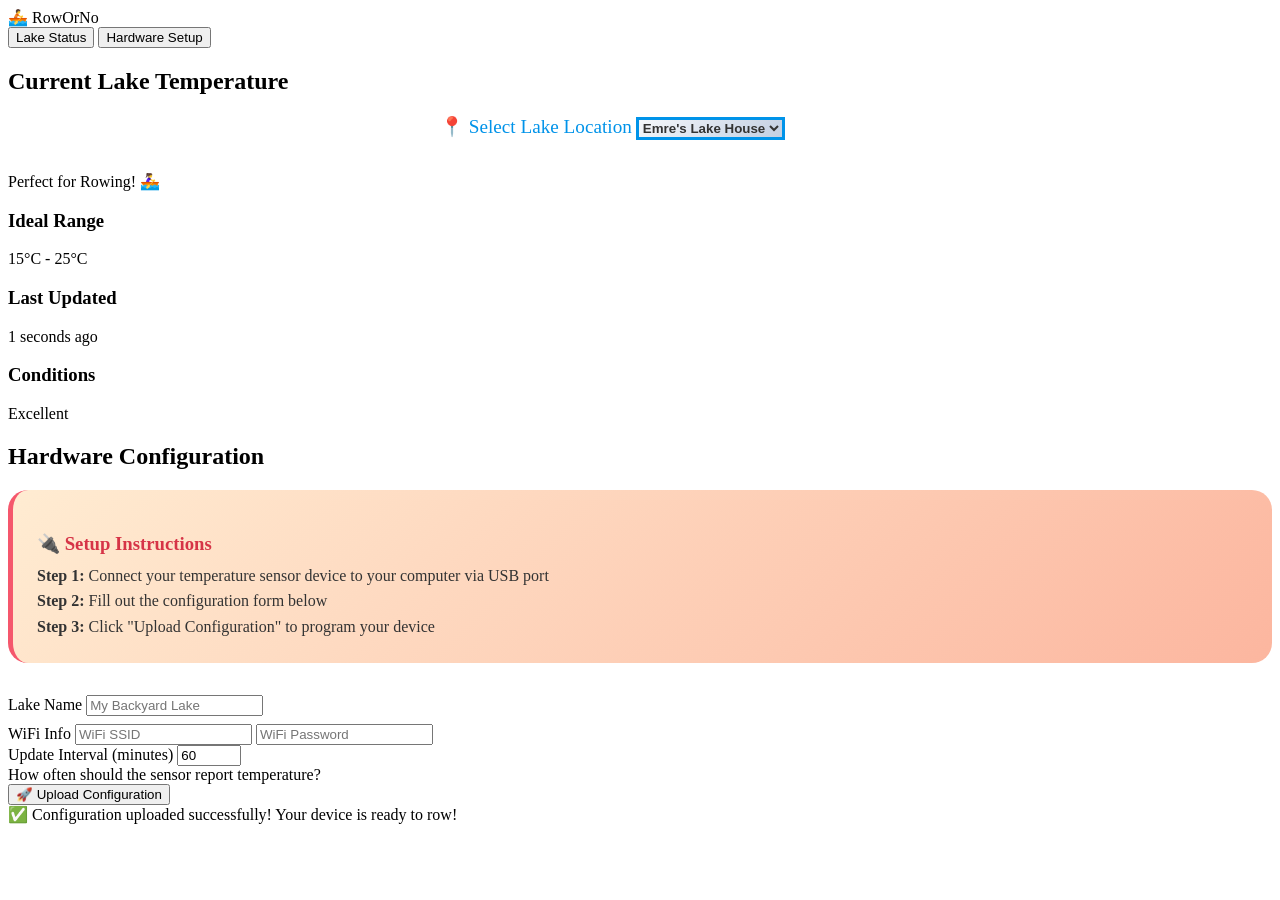
==== docs/index.html @ 3487e834 "move to public repo" ====
<!DOCTYPE html>
<html lang="en">

<head>
    <meta charset="UTF-8">
    <meta name="viewport" content="width=device-width, initial-scale=1.0">
    <title>RowOrNo - Lake Temperature Monitor</title>
    <link rel="stylesheet" type="text/css" href="/website/style.css">
</head>

<body>
    <nav>
        <div class="logo">🚣 RowOrNo</div>
        <div class="nav-links">
            <button class="nav-btn active" onclick="showPage('status')">Lake Status</button>
            <button class="nav-btn" onclick="showPage('hardware')">Hardware Setup</button>
        </div>
    </nav>

    <div class="container">
        <!-- Page 1: Lake Temperature Status -->
        <div id="status-page" class="page active">
            <div class="temp-card">
                <h2>Current Lake Temperature</h2>

                <div class="form-group"
                    style="max-width: 400px; margin: 0 auto 2rem; animation: slideDown 0.6s ease-out;">
                    <label for="locationSelect" style="color: #0093E9; font-size: 1.2rem; text-align: center;">📍 Select
                        Lake Location</label>
                    <select id="locationSelect" onchange="changeLocation()"
                        style="background: linear-gradient(135deg, #f5f7fa 0%, #c3cfe2 100%); border: 3px solid #0093E9; font-weight: 600; color: #333; cursor: pointer;">
                        <option value="lake1">Emre's Lake House</option>
                    </select>
                </div>

                <div class="temp-display" id="temperature"></div>
                <div class="status good" id="status">Perfect for Rowing! 🚣‍♀️</div>

                <div class="temp-info">
                    <div class="info-item">
                        <h3>Ideal Range</h3>
                        <p>15°C - 25°C</p>
                    </div>
                    <div class="info-item">
                        <h3>Last Updated</h3>
                        <p id="lastUpdated">Just now</p>
                    </div>
                    <div class="info-item">
                        <h3>Conditions</h3>
                        <p id="conditions">Excellent</p>
                    </div>
                </div>
            </div>
        </div>


        <!-- Page 2: Hardware Programming -->
        <div id="hardware-page" class="page">
            <div class="hardware-card">
                <h2>Hardware Configuration</h2>

                <div
                    style="background: linear-gradient(135deg, #ffecd2 0%, #fcb69f 100%); padding: 1.5rem; border-radius: 20px; margin-bottom: 2rem; border-left: 5px solid #f5576c;">
                    <h3 style="color: #d63447; margin-bottom: 0.5rem; display: flex; align-items: center; gap: 0.5rem;">
                        🔌 Setup Instructions
                    </h3>
                    <p style="color: #333; line-height: 1.6; margin: 0;">
                        <strong>Step 1:</strong> Connect your temperature sensor device to your computer via USB
                        port<br>
                        <strong>Step 2:</strong> Fill out the configuration form below<br>
                        <strong>Step 3:</strong> Click "Upload Configuration" to program your device
                    </p>
                </div>

                <div id="hardwareForm">
                    <div class="form-group">
                        <label for="lakeName">Lake Name</label>
                        <input type="text" id="lakeName" placeholder="My Backyard Lake" required>
                    </div>
                    <div class="form-group">
                        <label for="wifiSSID">WiFi Info</label>
                        <input type="text" id="wifiSSID" placeholder="WiFi SSID" required>
                        <input type="password" id="wifiPassword" placeholder="WiFi Password" required
                            style="margin-top: 0.5rem;">
                    </div>
                    <div class="form-group">
                        <label for="updateInterval">Update Interval (minutes)</label>
                        <input type="number" id="updateInterval" min="5" max="3600" value="60" required>
                        <div class="info-text">How often should the sensor report temperature?</div>
                    </div>
                    <div class="form-group">
                        <button type="submit" class="btn-primary" onclick="uploadConfig()">🚀 Upload
                            Configuration</button>
                    </div>
                    <div class="success-message" id="successMessage">
                        ✅ Configuration uploaded successfully! Your device is ready to row!
                    </div>
                </div>
            </div>
        </div>
    </div>

    <script>
        var lake_temps = {};

        // Page navigation
        function showPage(page) {
            const pages = document.querySelectorAll('.page');
            const buttons = document.querySelectorAll('.nav-btn');

            pages.forEach(p => p.classList.remove('active'));
            buttons.forEach(b => b.classList.remove('active'));

            if (page === 'status') {
                document.getElementById('status-page').classList.add('active');
                buttons[0].classList.add('active');
            } else {
                document.getElementById('hardware-page').classList.add('active');
                buttons[1].classList.add('active');
            }
        }

        // Fetch temperature via POST instead of simulating it
        async function updateTemperature() {

            const location = document.getElementById('locationSelect').value;

            try {
                const response = await fetch("/api/get_all_lakes", {
                    method: "POST",
                    headers: {
                        "Content-Type": "application/json"
                    },
                    body: JSON.stringify({ "lake_name": location })
                });

                const data = await response.json();
                console.log("update temp", lake_temps, location)
                lake_temps = data.data;
                console.log(lake_temps[location])
                updateDisplay(lake_temps[location].temprature);
            } catch (err) {
                console.error("Error getting temperature:", err);
            }
        }

        async function updateLakeList() {
            try {
                const response = await fetch("/api/get_all_lakes", {
                    method: "POST",
                    headers: {
                        "Content-Type": "application/json"
                    },
                    body: JSON.stringify({})
                });

                const data = await response.json();
                console.log(data.data)

                lake_temps = data.data;
                var lakeList = document.querySelector("#locationSelect");
                lakeList.innerHTML = "";
                
                for (const key in data.data) {
                    lakeList.innerHTML += '<option value="' + key + '">' + key + '</option>'
                }

                for (const key in data.data) {
                    lakeList.value = key;
                    break;
                }

                updateTemperature();
            } catch (err) {
                console.error("Error getting temperature:", err);
            }

        }

        function updateDisplay(temp) {
            const tempEl = document.getElementById('temperature');
            const statusEl = document.getElementById('status');
            const conditionsEl = document.getElementById('conditions');

            tempEl.textContent = temp + '°C';

            if (temp >= 15 && temp <= 25) {
                statusEl.textContent = 'Perfect for Rowing! 🚣‍♀️';
                statusEl.className = 'status good';
                conditionsEl.textContent = 'Excellent';
            } else if (temp < 10) {
                statusEl.textContent = 'Too Cold! ❄️';
                statusEl.className = 'status bad';
                conditionsEl.textContent = 'Not Recommended';
            } else {
                statusEl.textContent = 'A Bit Warm! ☀️';
                statusEl.className = 'status bad';
                conditionsEl.textContent = 'Caution Advised';
            }

            document.getElementById('lastUpdated').textContent = 'Just now';
        }

        function changeLocation() {
            const location = document.getElementById('locationSelect').value;
            console.log("change location", lake_temps[location].temprature);
            updateDisplay(lake_temps[location].temprature);
        }

        async function uploadConfig() {
            const ssid = document.querySelector("#wifiSSID").value;
            const pass = document.querySelector("#wifiPassword").value;
            const rate = document.querySelector("#updateInterval").value;
            const lake_name = document.querySelector("#lakeName").value;
            const usbVendorId = 0x1a86;

            console.log("Sending config:", ssid, "...", rate, lake_name);

            if (!("serial" in navigator)) {
                alert("This browser does not support the Web Serial API.");
                return;
            }

            let port;
            let writer;

            try {
                // Request + open port
                port = await navigator.serial.requestPort({
                    filters: [{ usbVendorId }]
                });

                await port.open({ baudRate: 115200 });

                // Setup text writer
                const encoder = new TextEncoderStream();
                const writerClosed = encoder.readable.pipeTo(port.writable);
                writer = encoder.writable.getWriter();

                // Build payload
                const payload =
                    ssid + "\r" +
                    pass + "\r" +
                    rate + "\r" +
                    lake_name + "\r";

                await writer.write(payload);
                console.log("Config sent.");

                // ------- CLOSE WRITER -------
                await writer.close();     // Close writer
                await writerClosed;       // Wait for stream pipeline to close

                // ------- CLOSE PORT -------
                await port.close();
                console.log("Serial port closed.");

            } catch (err) {
                console.error("Serial error:", err);
                alert("Error sending config:\n" + err);

                // attempt cleanup on error
                try { writer?.close(); } catch (_) { }
                try { port?.close(); } catch (_) { }
            }
        }


        // Update time display
        function updateTime() {
            const now = new Date();
            const seconds = Math.floor((now - startTime) / 1000);
            if (seconds < 60) {
                document.getElementById('lastUpdated').textContent = seconds + ' seconds ago';
            } else {
                const minutes = Math.floor(seconds / 60);
                document.getElementById('lastUpdated').textContent = minutes + ' minute' + (minutes > 1 ? 's' : '') + ' ago';
            }
        }

        const startTime = new Date();

        // Form submission
        document.getElementById('hardwareForm').addEventListener('submit', function (e) {
            e.preventDefault();

            const successMsg = document.getElementById('successMessage');
            successMsg.style.display = 'block';

            setTimeout(() => {
                successMsg.style.display = 'none';
            }, 5000);
        });

        // Update temperature every 30 seconds
        setInterval(updateTemperature, 30000);
        setInterval(updateTime, 1000);

        addEventListener("load", (event) => { 

            // get all the lake indo
            updateLakeList();
        })

    </script>
</body>

</html>
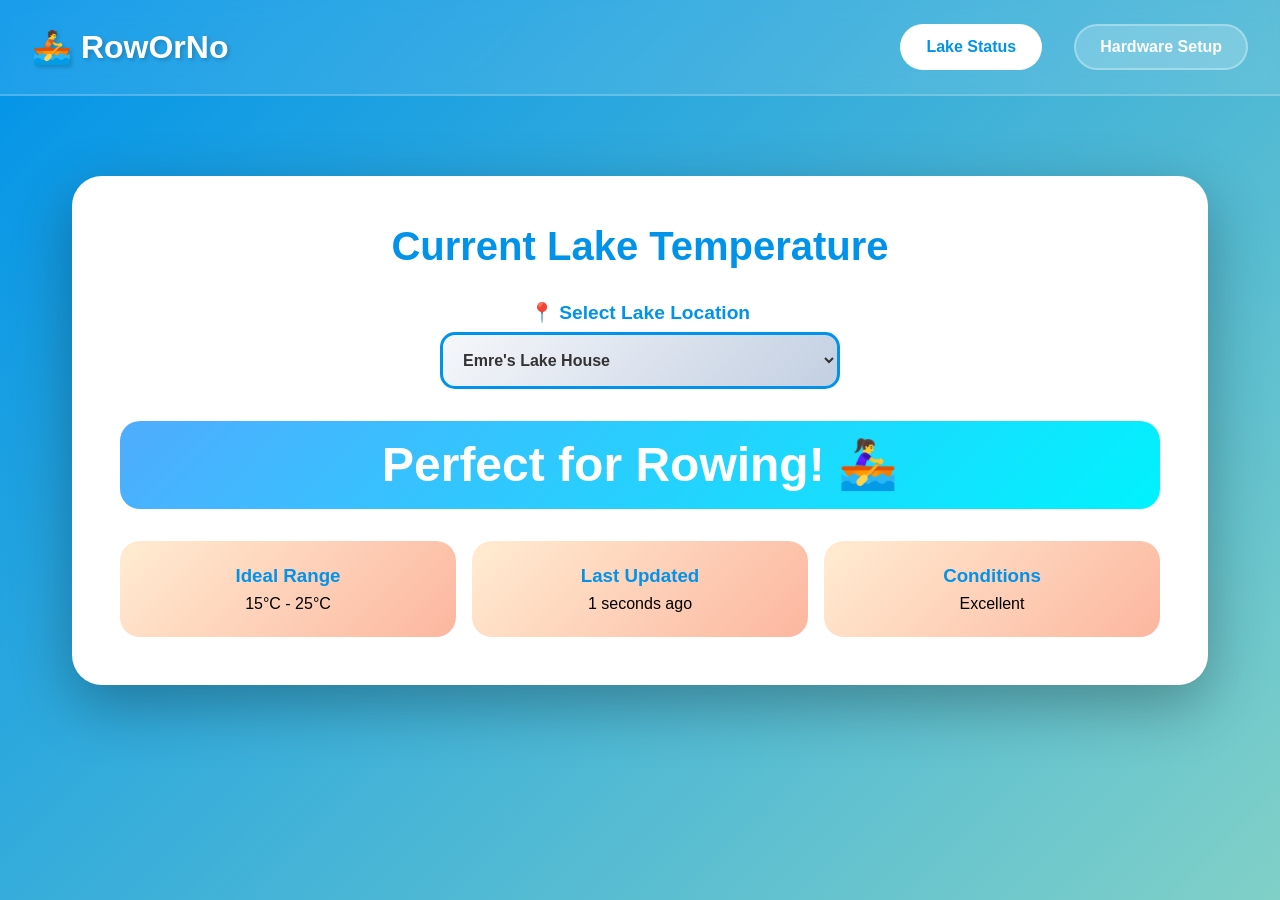
==== commit c3a4795b: "github pages" ====
--- a/docs/index.html
+++ b/docs/index.html
@@ -5,7 +5,7 @@
     <meta charset="UTF-8">
     <meta name="viewport" content="width=device-width, initial-scale=1.0">
     <title>RowOrNo - Lake Temperature Monitor</title>
-    <link rel="stylesheet" type="text/css" href="/website/style.css">
+    <link rel="stylesheet" type="text/css" href="style.css">
 </head>
 
 <body>
--- a/docs/style.css
+++ b/docs/style.css
@@ -0,0 +1,360 @@
+* {
+    margin: 0;
+    padding: 0;
+    box-sizing: border-box;
+}
+
+body {
+    font-family: 'Segoe UI', Tahoma, Geneva, Verdana, sans-serif;
+    background: linear-gradient(135deg, #0093E9 0%, #80D0C7 100%);
+    min-height: 100vh;
+    overflow-x: hidden;
+}
+
+.page {
+    display: none;
+    animation: fadeIn 0.5s ease-in;
+}
+
+.page.active {
+    display: block;
+}
+
+@keyframes fadeIn {
+    from {
+        opacity: 0;
+        transform: translateY(20px);
+    }
+
+    to {
+        opacity: 1;
+        transform: translateY(0);
+    }
+}
+
+nav {
+    background: rgba(255, 255, 255, 0.1);
+    backdrop-filter: blur(10px);
+    padding: 1.5rem 2rem;
+    display: flex;
+    justify-content: space-between;
+    align-items: center;
+    border-bottom: 2px solid rgba(255, 255, 255, 0.2);
+}
+
+.logo {
+    font-size: 2rem;
+    font-weight: bold;
+    color: white;
+    text-shadow: 2px 2px 4px rgba(0, 0, 0, 0.2);
+    animation: float 3s ease-in-out infinite;
+}
+
+@keyframes float {
+
+    0%,
+    100% {
+        transform: translateY(0px);
+    }
+
+    50% {
+        transform: translateY(-10px);
+    }
+}
+
+.nav-links {
+    display: flex;
+    gap: 2rem;
+}
+
+.nav-btn {
+    background: rgba(255, 255, 255, 0.2);
+    color: white;
+    border: 2px solid rgba(255, 255, 255, 0.3);
+    padding: 0.75rem 1.5rem;
+    border-radius: 25px;
+    cursor: pointer;
+    font-size: 1rem;
+    font-weight: 600;
+    transition: all 0.3s ease;
+}
+
+.nav-btn:hover {
+    background: rgba(255, 255, 255, 0.3);
+    transform: translateY(-2px);
+    box-shadow: 0 5px 15px rgba(0, 0, 0, 0.2);
+}
+
+.nav-btn.active {
+    background: white;
+    color: #0093E9;
+}
+
+.container {
+    max-width: 1200px;
+    margin: 3rem auto;
+    padding: 2rem;
+}
+
+.temp-card {
+    background: white;
+    border-radius: 30px;
+    padding: 3rem;
+    text-align: center;
+    box-shadow: 0 20px 60px rgba(0, 0, 0, 0.3);
+    animation: slideUp 0.8s ease-out;
+}
+
+@keyframes slideUp {
+    from {
+        opacity: 0;
+        transform: translateY(50px);
+    }
+
+    to {
+        opacity: 1;
+        transform: translateY(0);
+    }
+}
+
+.temp-display {
+    font-size: 6rem;
+    font-weight: bold;
+    background: linear-gradient(135deg, #f093fb 0%, #f5576c 100%);
+    -webkit-background-clip: text;
+    -webkit-text-fill-color: transparent;
+    margin: 2rem 0;
+    animation: pulse 2s ease-in-out infinite;
+}
+
+@keyframes pulse {
+
+    0%,
+    100% {
+        transform: scale(1);
+    }
+
+    50% {
+        transform: scale(1.05);
+    }
+}
+
+.status {
+    font-size: 3rem;
+    font-weight: bold;
+    margin: 2rem 0;
+    padding: 1rem;
+    border-radius: 20px;
+    animation: bounceIn 1s ease-out;
+}
+
+@keyframes bounceIn {
+    0% {
+        transform: scale(0);
+    }
+
+    50% {
+        transform: scale(1.1);
+    }
+
+    100% {
+        transform: scale(1);
+    }
+}
+
+.status.good {
+    background: linear-gradient(135deg, #4facfe 0%, #00f2fe 100%);
+    color: white;
+}
+
+.status.bad {
+    background: linear-gradient(135deg, #fa709a 0%, #fee140 100%);
+    color: white;
+}
+
+
+
+.hardware-card {
+    background: white;
+    border-radius: 30px;
+    padding: 3rem;
+    box-shadow: 0 20px 60px rgba(0, 0, 0, 0.3);
+    animation: slideUp 0.8s ease-out;
+}
+
+h2 {
+    color: #0093E9;
+    font-size: 2.5rem;
+    margin-bottom: 2rem;
+    text-align: center;
+}
+
+.form-group {
+    margin-bottom: 2rem;
+    animation: slideIn 0.6s ease-out backwards;
+}
+
+.form-group input{
+    margin-bottom: 0.5rem;
+    animation: slideIn 0.6s ease-out backwards;
+}
+
+.form-group:nth-child(1) {
+    animation-delay: 0.1s;
+}
+
+.form-group:nth-child(2) {
+    animation-delay: 0.2s;
+}
+
+.form-group:nth-child(3) {
+    animation-delay: 0.3s;
+}
+
+.form-group:nth-child(4) {
+    animation-delay: 0.4s;
+}
+
+.form-group:nth-child(5) {
+    animation-delay: 0.5s;
+}
+
+.form-group:nth-child(6) {
+    animation-delay: 0.6s;
+}
+
+.form-group:nth-child(7) {
+    animation-delay: 0.7s;
+}
+
+
+@keyframes slideIn {
+    from {
+        opacity: 0;
+        transform: translateX(-30px);
+    }
+
+    to {
+        opacity: 1;
+        transform: translateX(0);
+    }
+}
+
+label {
+    display: block;
+    font-weight: 600;
+    margin-bottom: 0.5rem;
+    color: #333;
+    font-size: 1.1rem;
+}
+
+input,
+select,
+textarea {
+    width: 100%;
+    padding: 1rem;
+    border: 2px solid #e0e0e0;
+    border-radius: 15px;
+    font-size: 1rem;
+    transition: all 0.3s ease;
+}
+
+input:focus,
+select:focus,
+textarea:focus {
+    outline: none;
+    border-color: #0093E9;
+    box-shadow: 0 0 0 3px rgba(0, 147, 233, 0.1);
+    transform: translateY(-2px);
+}
+
+textarea {
+    min-height: 150px;
+    font-family: 'Courier New', monospace;
+}
+
+.btn-primary {
+    background: linear-gradient(135deg, #0093E9 0%, #80D0C7 100%);
+    color: white;
+    border: none;
+    padding: 1.25rem 3rem;
+    border-radius: 25px;
+    font-size: 1.2rem;
+    font-weight: bold;
+    cursor: pointer;
+    transition: all 0.3s ease;
+    display: block;
+    width: 100%;
+    margin-top: 2rem;
+}
+
+.btn-primary:hover {
+    transform: translateY(-3px);
+    box-shadow: 0 10px 25px rgba(0, 147, 233, 0.4);
+}
+
+.btn-primary:active {
+    transform: translateY(-1px);
+}
+
+.info-text {
+    color: #666;
+    font-size: 0.95rem;
+    margin-top: 0.5rem;
+}
+
+.success-message {
+    background: linear-gradient(135deg, #11998e 0%, #38ef7d 100%);
+    color: white;
+    padding: 1rem;
+    border-radius: 15px;
+    margin-top: 1rem;
+    display: none;
+    animation: slideDown 0.5s ease-out;
+}
+
+@keyframes slideDown {
+    from {
+        opacity: 0;
+        transform: translateY(-20px);
+    }
+
+    to {
+        opacity: 1;
+        transform: translateY(0);
+    }
+}
+
+.temp-info {
+    display: flex;
+    justify-content: space-around;
+    margin-top: 2rem;
+    flex-wrap: wrap;
+    gap: 1rem;
+}
+
+.info-item {
+    background: linear-gradient(135deg, #ffecd2 0%, #fcb69f 100%);
+    padding: 1.5rem;
+    border-radius: 20px;
+    flex: 1;
+    min-width: 200px;
+    animation: fadeIn 1.2s ease-out backwards;
+}
+
+.info-item:nth-child(1) {
+    animation-delay: 0.3s;
+}
+
+.info-item:nth-child(2) {
+    animation-delay: 0.5s;
+}
+
+.info-item:nth-child(3) {
+    animation-delay: 0.7s;
+}
+
+.info-item h3 {
+    color: #0093E9;
+    margin-bottom: 0.5rem;
+}
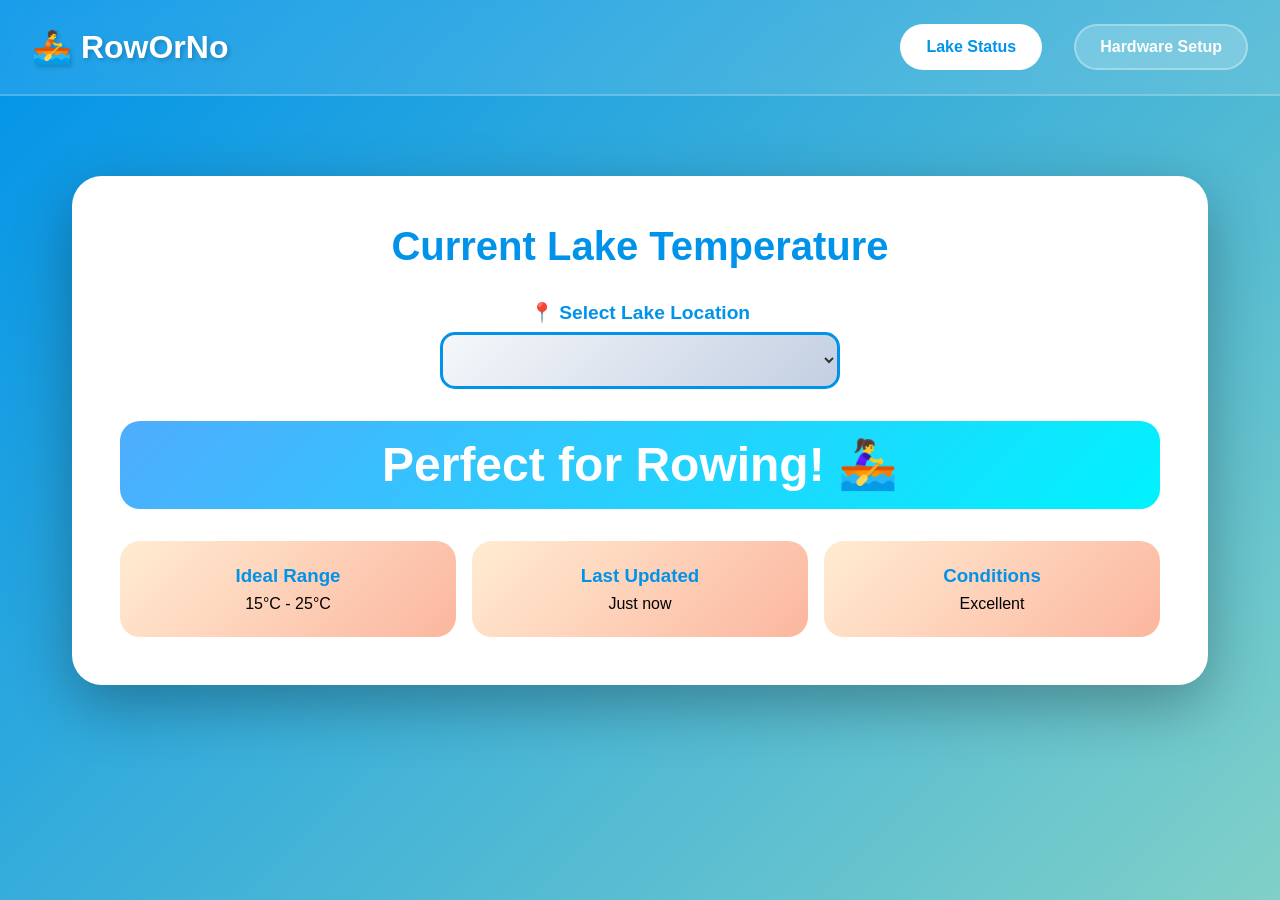
==== commit f3e465da: "correct api" ====
--- a/docs/index.html
+++ b/docs/index.html
@@ -29,7 +29,6 @@
                         Lake Location</label>
                     <select id="locationSelect" onchange="changeLocation()"
                         style="background: linear-gradient(135deg, #f5f7fa 0%, #c3cfe2 100%); border: 3px solid #0093E9; font-weight: 600; color: #333; cursor: pointer;">
-                        <option value="lake1">Emre's Lake House</option>
                     </select>
                 </div>
 
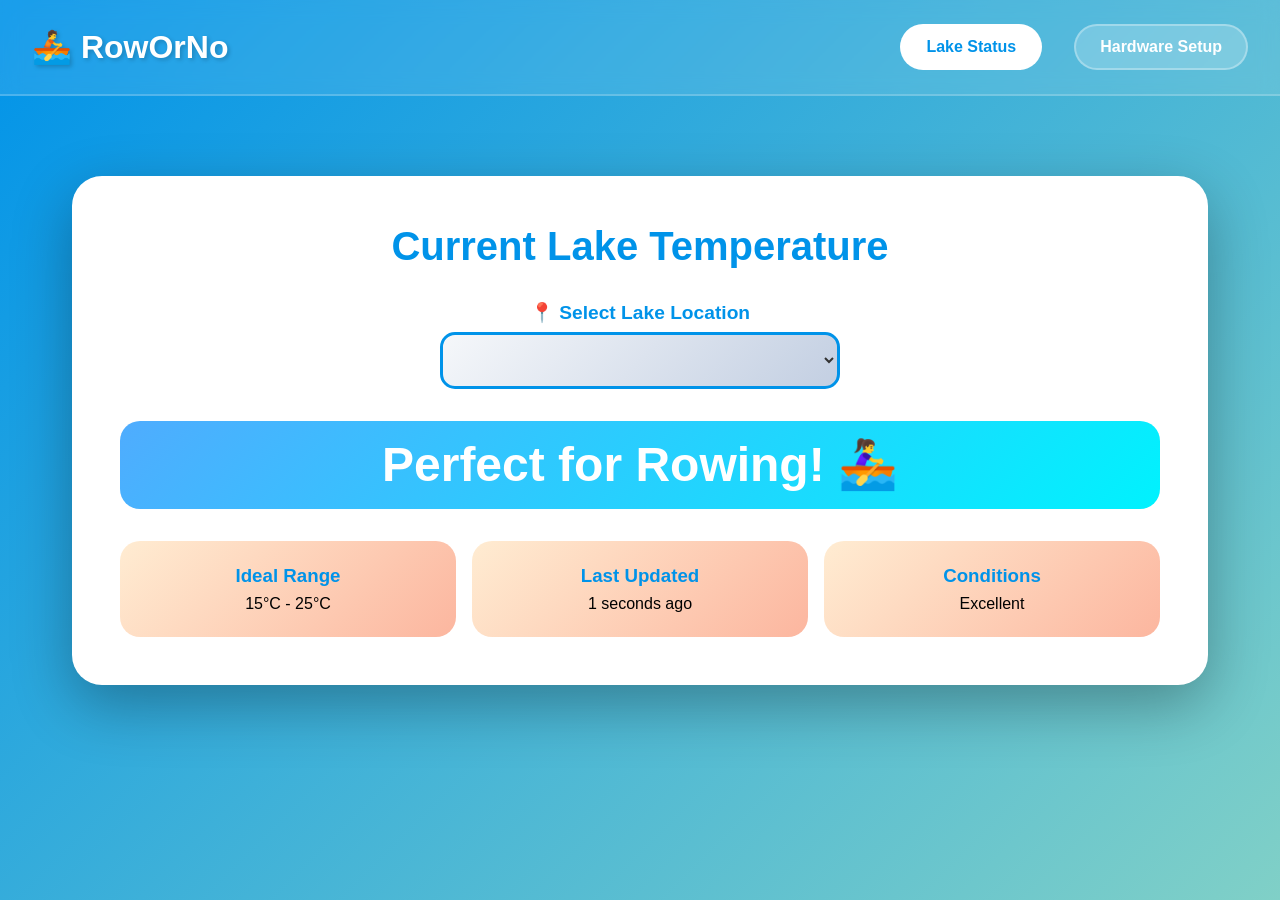
==== commit 6f1a48ed: "correct api" ====
--- a/docs/index.html
+++ b/docs/index.html
@@ -125,7 +125,7 @@
             const location = document.getElementById('locationSelect').value;
 
             try {
-                const response = await fetch("/api/get_all_lakes", {
+                const response = await fetch("http://cedarhacks.com:5000/api/get_all_lakes", {
                     method: "POST",
                     headers: {
                         "Content-Type": "application/json"
@@ -145,7 +145,7 @@
 
         async function updateLakeList() {
             try {
-                const response = await fetch("/api/get_all_lakes", {
+                const response = await fetch("http://cedarhacks.com:5000/api/get_all_lakes", {
                     method: "POST",
                     headers: {
                         "Content-Type": "application/json"
